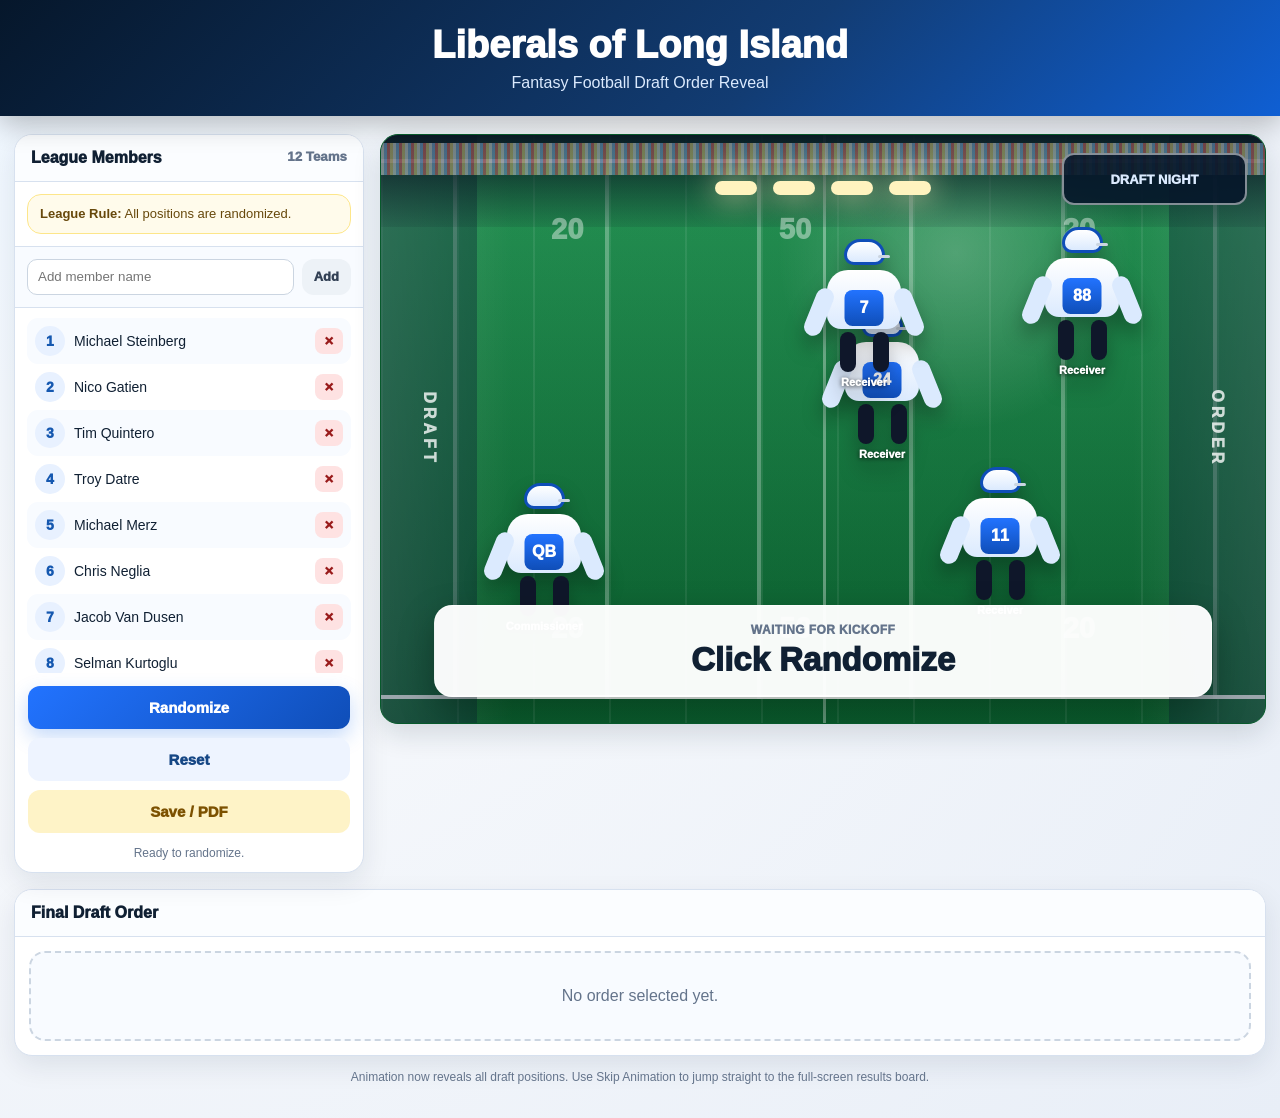
==== DraftOrder.html @ 05be1e47 "Add files via upload" ====
<!DOCTYPE html>
<html lang="en">
<head>
<meta charset="utf-8" />
<meta name="viewport" content="width=device-width, initial-scale=1" />
<title>Liberals of Long Island Draft Order V5</title>
<style>
:root{--navy:#06172b;--blue:#1769ef;--gold:#f8cc45;--silver:#cbd5e1;--bronze:#c47a43;--line:#d7e1ef;--muted:#64748b;--text:#102033}*{box-sizing:border-box}body{margin:0;font-family:Segoe UI,Arial,sans-serif;color:var(--text);background:radial-gradient(circle at top left,#edf6ff,#f7f9fc 38%,#e8eef7);min-height:100vh}.header{position:relative;overflow:hidden;background:linear-gradient(135deg,#06172b,#123c73 60%,#0f5fd3);color:#fff;text-align:center;padding:24px 18px;box-shadow:0 9px 26px rgba(0,0,0,.24)}.header:before{content:"";position:absolute;inset:-80px;background:radial-gradient(circle,rgba(255,255,255,.14) 0 2px,transparent 3px 10px);opacity:.22;transform:rotate(-8deg)}.header h1{position:relative;margin:0;font-size:38px;font-weight:950}.header p{position:relative;margin:7px 0 0;color:#dbeafe}.wrap{max-width:1280px;margin:18px auto 34px;padding:0 14px}.layout{display:grid;grid-template-columns:350px 1fr;gap:16px}.card{background:#fff;border:1px solid var(--line);border-radius:18px;box-shadow:0 10px 28px rgba(16,32,51,.09);overflow:hidden}.card-title{padding:14px 16px;border-bottom:1px solid var(--line);font-weight:950;background:#fbfdff;display:flex;justify-content:space-between}.card-title small{color:var(--muted)}.rule{margin:12px;border:1px solid #fde68a;background:#fffbeb;color:#67480b;border-radius:14px;padding:10px 12px;font-size:13px;line-height:1.35}.member-tools{padding:12px;border-top:1px solid var(--line);border-bottom:1px solid var(--line);background:#f8fbff;display:grid;grid-template-columns:1fr auto;gap:8px}.member-tools input{height:36px;border:1px solid #cbd5e1;border-radius:10px;padding:0 10px}.member-tools button{height:36px;padding:0 12px;font-size:13px}.member-list{padding:10px 12px 12px;max-height:365px;overflow:auto}.member{display:grid;grid-template-columns:30px 1fr auto;align-items:center;gap:9px;padding:8px;border-radius:11px;font-size:14px}.member:nth-child(odd){background:#f8fbff}.badge{width:30px;height:30px;border-radius:50%;background:#e8f1ff;color:#1558b0;font-weight:950;display:flex;align-items:center;justify-content:center}.remove{height:26px;width:28px;border-radius:8px;background:#fee2e2;color:#991b1b;padding:0;font-size:15px}.controls{padding:13px;display:grid;gap:9px}button{border:0;border-radius:12px;padding:13px 15px;font-weight:950;cursor:pointer;font-size:15px;font-family:inherit}button:disabled{opacity:.55;cursor:not-allowed}.primary{background:linear-gradient(135deg,#2273ff,#0f4eb8);color:#fff;box-shadow:0 8px 20px rgba(31,111,235,.26)}.secondary{background:#eef4ff;color:#164785}.print{background:#fef3c7;color:#7c5100}.copy{background:#0f766e;color:white}.ghost{background:#edf2f7;color:#334155}.status{font-size:12px;color:var(--muted);text-align:center;padding:0 8px 12px}.preview{min-height:590px}.field{position:relative;min-height:590px;border-radius:18px;overflow:hidden;border:1px solid #07592b;background:#0a642f;box-shadow:0 10px 28px rgba(16,32,51,.14)}.turf{position:absolute;inset:0;background:linear-gradient(180deg,rgba(255,255,255,.06),rgba(0,0,0,.07)),repeating-linear-gradient(90deg,rgba(255,255,255,.08) 0 2px,transparent 2px 76px),linear-gradient(180deg,#188d4a,#0a612f)}.turf:after{content:"";position:absolute;inset:0;background:radial-gradient(circle at 65% 20%,rgba(255,255,255,.22),transparent 24%),linear-gradient(90deg,rgba(255,255,255,.14),transparent 15%,transparent 85%,rgba(255,255,255,.14))}.stadium{position:absolute;top:0;left:0;right:0;height:92px;background:linear-gradient(180deg,rgba(8,18,33,.94),rgba(8,18,33,.1));z-index:1}.crowd{position:absolute;left:0;right:0;top:8px;height:32px;background:repeating-linear-gradient(90deg,#fff 0 3px,#93c5fd 3px 6px,#f87171 6px 9px,#fde68a 9px 12px);opacity:.42}.lights{position:absolute;top:46px;left:50%;transform:translateX(-50%);display:flex;gap:16px}.light{width:42px;height:14px;border-radius:8px;background:#fff3bf;box-shadow:0 0 32px #fff3bf}.jumbotron{position:absolute;right:18px;top:18px;width:185px;height:52px;background:rgba(6,23,43,.9);border:2px solid rgba(255,255,255,.5);border-radius:12px;color:#dbeafe;display:flex;align-items:center;justify-content:center;z-index:3;font-size:13px;font-weight:950;text-align:center}.hash{position:absolute;top:24px;bottom:24px;width:100%;background:repeating-linear-gradient(90deg,transparent 0 72px,rgba(255,255,255,.75) 72px 76px,transparent 76px 152px);opacity:.4}.sideline{position:absolute;left:0;right:0;height:4px;background:rgba(255,255,255,.9)}.top{top:24px}.bottom{bottom:24px}.mid{position:absolute;left:50%;top:0;bottom:0;width:3px;background:rgba(255,255,255,.35)}.endzone{position:absolute;top:0;bottom:0;width:96px;background:rgba(7,27,51,.35);display:flex;align-items:center;justify-content:center;color:rgba(255,255,255,.78);font-weight:950;writing-mode:vertical-rl;letter-spacing:4px}.left{left:0}.right{right:0}.yard{position:absolute;color:rgba(255,255,255,.42);font-weight:950;font-size:29px;z-index:2}.y1{left:170px;top:78px}.y2{left:45%;top:78px}.y3{right:170px;top:78px}.y4{left:170px;bottom:78px}.y5{left:45%;bottom:78px}.y6{right:170px;bottom:78px}.player{position:absolute;width:102px;height:150px;display:flex;flex-direction:column;align-items:center;gap:5px;color:white;text-align:center;z-index:5;filter:drop-shadow(0 12px 10px rgba(0,0,0,.3))}.helmet{width:41px;height:33px;border-radius:20px 20px 12px 12px;background:linear-gradient(180deg,#fff,#dbeafe);border:3px solid #0f4eb8;position:relative}.helmet:after{content:"";position:absolute;right:-8px;top:13px;width:12px;height:3px;background:#cbd5e1;border-radius:3px}.torso{width:74px;height:80px;border-radius:21px 21px 14px 14px;background:linear-gradient(180deg,#fff,#dbeafe);position:relative}.torso:before,.torso:after{content:"";position:absolute;top:17px;width:18px;height:50px;border-radius:12px;background:#dbeafe}.torso:before{left:-17px;transform:rotate(22deg)}.torso:after{right:-17px;transform:rotate(-22deg)}.num{position:absolute;left:50%;top:20px;transform:translateX(-50%);width:39px;height:36px;border-radius:8px;background:linear-gradient(180deg,#2273ff,#0f4eb8);display:flex;align-items:center;justify-content:center;color:white;font-weight:950}.legs{display:flex;gap:17px;margin-top:-2px}.leg{width:16px;height:40px;background:#0f172a;border-radius:8px}.label{font-size:11px;font-weight:950;text-shadow:0 1px 4px rgba(0,0,0,.7);max-width:170px;white-space:normal;line-height:1.05}.qb{left:112px;bottom:90px}.r1{right:132px;top:92px}.r2{right:332px;top:176px}.r3{right:214px;bottom:106px}.r4{left:432px;top:104px}
.catch-name{
  display:inline-block;
  background:rgba(6,23,43,.92);
  color:#fff;
  padding:7px 12px;
  border-radius:999px;
  font-size:14px;
  font-weight:950;
  white-space:nowrap;
  min-width:170px;
  text-align:center;
  box-shadow:0 8px 18px rgba(0,0,0,.35);
  border:1px solid rgba(255,255,255,.28);
}
.receiver.target .label{
  overflow:visible;
  max-width:none;
  z-index:20;
}
.target{animation:run .32s ease-in-out infinite alternate}.target .torso{box-shadow:0 0 0 5px rgba(248,204,69,.74),0 0 34px rgba(248,204,69,.6)}@keyframes run{from{transform:translateX(-3px)}to{transform:translateX(3px)}}.ball{position:absolute;width:43px;height:27px;border-radius:50%;background:linear-gradient(180deg,#a5521b,#5f2d0c);box-shadow:0 12px 22px rgba(0,0,0,.35);z-index:9;left:164px;bottom:174px;opacity:0}.ball:before{content:"";position:absolute;left:6px;right:6px;top:12px;height:2px;background:#f6e7cf}.ball:after{content:"";position:absolute;left:18px;top:6px;width:2px;height:14px;background:#f6e7cf;box-shadow:5px 0 0 #f6e7cf,-5px 0 0 #f6e7cf}.ball.throwing{opacity:1;animation:throwBall 1.05s cubic-bezier(.2,.8,.2,1) forwards}@keyframes throwBall{0%{left:164px;bottom:174px;transform:rotate(0deg) scale(.95)}28%{left:35%;bottom:380px;transform:rotate(270deg) scale(1.1)}64%{left:62%;bottom:398px;transform:rotate(560deg) scale(1.03)}100%{left:var(--ball-x);bottom:var(--ball-y);transform:rotate(760deg) scale(.98)}}.camera{animation:cam 1.05s ease-in-out both}@keyframes cam{0%{transform:scale(1)}45%{transform:scale(1.026)}100%{transform:scale(1)}}.reveal{position:absolute;left:50%;bottom:26px;transform:translateX(-50%);width:min(88%,800px);background:rgba(255,255,255,.97);border-radius:18px;box-shadow:0 14px 36px rgba(0,0,0,.27);padding:17px;text-align:center;z-index:12;border:1px solid rgba(255,255,255,.8)}.tag{color:#64748b;text-transform:uppercase;font-size:12px;font-weight:950;letter-spacing:.4px}.name{font-size:33px;font-weight:950;margin-top:4px}.gold{border-top:7px solid var(--gold)}.silver{border-top:7px solid var(--silver)}.bronze{border-top:7px solid var(--bronze)}.confetti{position:absolute;inset:0;pointer-events:none;overflow:hidden;z-index:14}.confetti i{position:absolute;width:8px;height:14px;top:-20px;animation:fall 1.9s ease-in forwards}.confetti i:nth-child(3n){background:#f8cc45}.confetti i:nth-child(3n+1){background:#2273ff}.confetti i:nth-child(3n+2){background:#ef4444}@keyframes fall{to{transform:translateY(660px) rotate(620deg);opacity:.08}}
.pick-card{
  display:none;
  position:fixed;
  left:50%;
  top:50%;
  transform:translate(-50%,-50%) scale(.96);
  z-index:1003;
  width:min(88vw,760px);
  background:linear-gradient(135deg,rgba(255,255,255,.98),rgba(239,246,255,.98));
  color:#06172b;
  border-radius:28px;
  box-shadow:0 26px 70px rgba(0,0,0,.42);
  border:2px solid rgba(255,255,255,.9);
  padding:34px 30px;
  text-align:center;
}
.pick-card.show{
  display:block;
  animation:cardPop .28s ease-out forwards;
}
.pick-card .mini{
  font-size:16px;
  font-weight:950;
  color:#64748b;
  text-transform:uppercase;
  letter-spacing:1.5px;
}
.pick-card .big-pick-title{
  margin-top:8px;
  font-size:42px;
  font-weight:950;
  color:#0f4eb8;
}
.pick-card .big-caught-name{
  margin-top:12px;
  font-size:52px;
  line-height:1.05;
  font-weight:950;
  color:#06172b;
}
.pick-card .subline{
  margin-top:12px;
  font-size:16px;
  font-weight:850;
  color:#475569;
}
@keyframes cardPop{
  from{opacity:0;transform:translate(-50%,-50%) scale(.9)}
  to{opacity:1;transform:translate(-50%,-50%) scale(1)}
}
.overlay{display:none;position:fixed;inset:0;z-index:999;background:radial-gradient(circle at top left,#122b4c,#071b33 62%,#03101f);color:white;padding:24px;overflow:auto}.overlay.active{display:block}.skip{position:fixed;right:24px;top:24px;z-index:1002;background:#fef3c7;color:#7c5100;box-shadow:0 10px 24px rgba(0,0,0,.25)}.overlay .field{min-height:calc(100vh - 48px);border-radius:20px}.overlay-head{display:flex;justify-content:space-between;align-items:center;gap:12px;margin-bottom:18px}.overlay h2{font-size:34px;margin:0}.overlay-actions{display:flex;gap:10px;flex-wrap:wrap}.big-board{display:grid;grid-template-columns:repeat(3,1fr);gap:12px}.big-pick{background:rgba(255,255,255,.08);border:1px solid rgba(255,255,255,.18);border-radius:16px;padding:15px;display:flex;gap:12px;align-items:center}.big-num{width:46px;height:46px;border-radius:14px;background:#fff;color:#071b33;font-weight:950;display:flex;align-items:center;justify-content:center;font-size:20px}.big-name{font-size:21px;font-weight:950}.top1{border-top:6px solid var(--gold)}.top2{border-top:6px solid var(--silver)}.top3{border-top:6px solid var(--bronze)}.copied{color:#bbf7d0;font-weight:900}.results-card{margin-top:16px}.results-wrap{padding:14px}.podium{display:grid;grid-template-columns:repeat(3,1fr);gap:10px;margin-bottom:14px}.podium-card{background:linear-gradient(180deg,#ffffff,#f8fbff);border:1px solid var(--line);border-radius:14px;padding:12px;text-align:center}.pick-label{font-size:12px;font-weight:950;color:var(--muted);text-transform:uppercase}.pick-name{margin-top:7px;font-size:17px;font-weight:950}.order{display:grid;grid-template-columns:repeat(3,1fr);gap:9px}.pick{display:flex;align-items:center;gap:10px;padding:10px;background:#f8fbff;border:1px solid var(--line);border-radius:12px}.pick-num{width:34px;height:34px;border-radius:11px;display:flex;align-items:center;justify-content:center;background:#06172b;color:white;font-weight:950}.pick-text{font-weight:850}.empty{padding:34px 18px;text-align:center;color:#64748b;border:2px dashed #cbd5e1;border-radius:16px;background:#f8fbff}.footer{margin-top:14px;color:#64748b;font-size:12px;text-align:center}@media(max-width:980px){.layout{grid-template-columns:1fr}.order,.big-board,.podium{grid-template-columns:1fr}.qb{left:72px;bottom:88px}.r1{right:72px;top:90px}.r2{right:230px;top:178px}.r3{right:92px;bottom:104px}.r4{left:270px;top:96px}.jumbotron{display:none}}@media print{body{background:white}.field,.controls,.member-tools,.footer,.rule,.overlay-actions{display:none}.wrap{max-width:none;margin:0;padding:0}.layout{display:block}.card{box-shadow:none;margin-bottom:12px}.overlay.active{display:block;position:static;background:white;color:#111}.big-pick{background:white;color:#111;border:1px solid #ddd}}
</style>
</head>
<body>
<div class="header"><h1>Liberals of Long Island</h1><p>Fantasy Football Draft Order Reveal</p></div>
<div class="wrap"><div class="layout"><div class="card"><div class="card-title">League Members <small id="teamCount"></small></div><div class="rule"><b>League Rule:</b> All positions are randomized.</div><div class="member-tools"><input id="newMember" placeholder="Add member name" onkeydown="if(event.key==='Enter') addMember()"><button class="ghost" onclick="addMember()">Add</button></div><div class="member-list" id="memberList"></div><div class="controls"><button class="primary" id="randomizeBtn" onclick="randomizeOrder()">Randomize</button><button class="secondary" onclick="resetOrder()">Reset</button><button class="print" onclick="window.print()">Save / PDF</button></div><div class="status" id="status">Ready to randomize.</div></div><div class="preview" id="fieldMount"></div></div><div class="card results-card"><div class="card-title">Final Draft Order</div><div class="results-wrap" id="results"><div class="empty">No order selected yet.</div></div></div><div class="footer">Animation now reveals all draft positions. Use Skip Animation to jump straight to the full-screen results board.</div></div>
<div class="overlay" id="revealOverlay"><button class="skip" onclick="skipAnimation()">Skip Animation</button><div id="overlayMount"></div><div class="pick-card" id="pickCard"></div></div>
<div class="overlay" id="finalOverlay"><div class="overlay-head"><h2>Final Draft Order</h2><div class="overlay-actions"><button class="copy" onclick="copyOrder()">Copy Order</button><button class="print" onclick="window.print()">Save / PDF</button><button class="secondary" onclick="closeFinal()">Close</button><span class="copied" id="copiedMsg"></span></div></div><div class="big-board" id="bigBoard"></div></div>
<template id="fieldTemplate"><div class="field"><div class="turf"></div><div class="hash"></div><div class="stadium"><div class="crowd"></div><div class="lights"><span class="light"></span><span class="light"></span><span class="light"></span><span class="light"></span></div></div><div class="jumbotron">DRAFT NIGHT</div><div class="yard y1">20</div><div class="yard y2">50</div><div class="yard y3">20</div><div class="yard y4">20</div><div class="yard y5">50</div><div class="yard y6">20</div><div class="sideline top"></div><div class="sideline bottom"></div><div class="mid"></div><div class="endzone left">DRAFT</div><div class="endzone right">ORDER</div><div class="player qb"><div class="helmet"></div><div class="torso"><div class="num">QB</div></div><div class="legs"><div class="leg"></div><div class="leg"></div></div><div class="label">Commissioner</div></div><div class="player receiver r1" data-x="calc(100% - 166px)" data-y="356px"><div class="helmet"></div><div class="torso"><div class="num">88</div></div><div class="legs"><div class="leg"></div><div class="leg"></div></div><div class="label">Receiver</div></div><div class="player receiver r2" data-x="calc(100% - 356px)" data-y="270px"><div class="helmet"></div><div class="torso"><div class="num">24</div></div><div class="legs"><div class="leg"></div><div class="leg"></div></div><div class="label">Receiver</div></div><div class="player receiver r3" data-x="calc(100% - 238px)" data-y="154px"><div class="helmet"></div><div class="torso"><div class="num">11</div></div><div class="legs"><div class="leg"></div><div class="leg"></div></div><div class="label">Receiver</div></div><div class="player receiver r4" data-x="438px" data-y="346px"><div class="helmet"></div><div class="torso"><div class="num">7</div></div><div class="legs"><div class="leg"></div><div class="leg"></div></div><div class="label">Receiver</div></div><div class="ball"></div><div class="reveal"><div class="tag">Waiting for kickoff</div><div class="name">Click Randomize</div></div><div class="confetti"></div></div></template>
<script>
const STARTERS=["Michael Steinberg","Nico Gatien","Tim Quintero","Troy Datre","Michael Merz","Chris Neglia","Jacob Van Dusen","Selman Kurtoglu","Sean Semon","Joe Hunt","Aiden Dowsett","Anthony Berardicelli"];
let members=loadMembers(),finalOrder=[],isRunning=false,skipRequested=false;
function mountFields(){document.getElementById('fieldMount').innerHTML=document.getElementById('fieldTemplate').innerHTML;document.getElementById('overlayMount').innerHTML=document.getElementById('fieldTemplate').innerHTML}
function loadMembers(){try{const saved=JSON.parse(localStorage.getItem('lliMembers')||'null');if(Array.isArray(saved)&&saved.length)return saved}catch(e){}return STARTERS.slice()}function saveMembers(){localStorage.setItem('lliMembers',JSON.stringify(members))}function renderMembers(){document.getElementById('teamCount').textContent=members.length+' Teams';document.getElementById('memberList').innerHTML=members.map((name,i)=>`<div class="member"><div class="badge">${i+1}</div><div>${escapeHtml(name)}</div><button class="remove" onclick="removeMember(${i})">×</button></div>`).join('')}function addMember(){const input=document.getElementById('newMember'),name=input.value.trim();if(!name)return;if(!members.includes(name))members.push(name);input.value='';saveMembers();renderMembers();resetOrder(false)}function removeMember(i){members.splice(i,1);saveMembers();renderMembers();resetOrder(false)}
function shuffle(a){a=a.slice();for(let i=a.length-1;i>0;i--){const j=Math.floor(Math.random()*(i+1));[a[i],a[j]]=[a[j],a[i]]}return a}function genOrder(){const key='Tim Quintero';if(!members.includes(key)||members.length<5)return shuffle(members);let rest=shuffle(members.filter(x=>x!==key));rest.splice(Math.random()<.5?3:4,0,key);return rest}
async function randomizeOrder(){if(isRunning||members.length<2)return;isRunning=true;skipRequested=false;setButtons(false);mountFields();finalOrder=genOrder();document.getElementById('results').innerHTML='<div class="empty">Draft order reveal in progress...</div>';document.getElementById('status').textContent='Reveal in progress...';document.getElementById('revealOverlay').classList.add('active');for(let i=0;i<finalOrder.length;i++){if(skipRequested)break;await revealPick(i+1,finalOrder[i],i===0?'gold':i===1?'silver':i===2?'bronze':'');if(skipRequested)break;await wait(80)}finishReveal()}
function screens(){return [...document.querySelectorAll('#fieldMount .field,#overlayMount .field')]}
function showPickCard(n,name){
  const card=document.getElementById('pickCard');
  if(!card)return;
  card.innerHTML=`<div class="mini">Caught by</div><div class="big-pick-title">${ordinal(n)} Pick</div><div class="big-caught-name">${escapeHtml(name)}</div><div class="subline">Draft position locked in</div>`;
  card.classList.add('show');
}
function hidePickCard(){
  const card=document.getElementById('pickCard');
  if(card){card.classList.remove('show');card.innerHTML='';}
}
function revealPick(n,name,cls){return new Promise(resolve=>{
  hidePickCard();
  screens().forEach(screen=>{
    screen.querySelectorAll('.receiver').forEach(r=>{
      r.classList.remove('target');
      r.querySelector('.label').textContent='Receiver';
    });
    const receivers=[...screen.querySelectorAll('.receiver')];
    const target=receivers[(n-1)%receivers.length];
    target.classList.add('target');
    target.querySelector('.label').innerHTML=`<span class="catch-name">${escapeHtml(name)}</span>`;

    const ball=screen.querySelector('.ball');
    ball.style.setProperty('--ball-x',target.dataset.x);
    ball.style.setProperty('--ball-y',target.dataset.y);

    const reveal=screen.querySelector('.reveal');
    reveal.className='reveal '+cls;
    reveal.innerHTML=`<div class="tag">Pick ${n} Incoming</div><div class="name">${escapeHtml(name)}</div>`;

    const board=screen.querySelector('.jumbotron');
    board.innerHTML=`<div><div style="font-size:11px;letter-spacing:.5px">PICK ${n}</div><div style="font-size:18px;font-weight:950;line-height:1.05">${escapeHtml(name)}</div></div>`;

    screen.classList.remove('camera');
    ball.classList.remove('throwing');
    void ball.offsetWidth;
    screen.classList.add('camera');
    ball.classList.add('throwing');
  });

  setTimeout(()=>{
    screens().forEach(screen=>{
      const reveal=screen.querySelector('.reveal');
      reveal.className='reveal '+cls;
      reveal.innerHTML=`<div class="tag">Caught By</div><div class="name">${escapeHtml(name)}</div><div class="tag" style="margin-top:6px">${ordinal(n)} Pick</div>`;
      const board=screen.querySelector('.jumbotron');
      board.innerHTML=`<div><div style="font-size:11px;letter-spacing:.5px">${ordinal(n).toUpperCase()} PICK</div><div style="font-size:18px;font-weight:950;line-height:1.05">${escapeHtml(name)}</div></div>`;
    });
    showPickCard(n,name);
  },1050);

  setTimeout(()=>{
    hidePickCard();
    resolve();
  },2250);
})}
function finishReveal(){hidePickCard();if(!finalOrder.length)return;renderResults(finalOrder);confetti();document.getElementById('status').textContent='Draft order generated: '+new Date().toLocaleString();document.getElementById('revealOverlay').classList.remove('active');showFinal();setButtons(true);isRunning=false}function skipAnimation(){skipRequested=true;finishReveal()}function showFinal(){document.getElementById('finalOverlay').classList.add('active')}function closeFinal(){document.getElementById('finalOverlay').classList.remove('active')}function copyOrder(){const text=finalOrder.map((n,i)=>`${i+1}. ${n}`).join('\n');navigator.clipboard.writeText(text).then(()=>{document.getElementById('copiedMsg').textContent='Copied!';setTimeout(()=>document.getElementById('copiedMsg').textContent='',1500)})}
function renderResults(order){const podium=`<div class="podium"><div class="podium-card gold"><div class="pick-label">1st Pick</div><div class="pick-name">${escapeHtml(order[0]||'')}</div></div><div class="podium-card silver"><div class="pick-label">2nd Pick</div><div class="pick-name">${escapeHtml(order[1]||'')}</div></div><div class="podium-card bronze"><div class="pick-label">3rd Pick</div><div class="pick-name">${escapeHtml(order[2]||'')}</div></div></div>`;const list=`<div class="order">${order.map((name,i)=>`<div class="pick"><div class="pick-num">${i+1}</div><div class="pick-text">${escapeHtml(name)}</div></div>`).join('')}</div>`;document.getElementById('results').innerHTML=podium+list;document.getElementById('bigBoard').innerHTML=order.map((name,i)=>`<div class="big-pick ${i===0?'top1':i===1?'top2':i===2?'top3':''}"><div class="big-num">${i+1}</div><div class="big-name">${escapeHtml(name)}</div></div>`).join('')}
function resetOrder(clear=true){skipRequested=false;hidePickCard();if(clear){finalOrder=[];document.getElementById('results').innerHTML='<div class="empty">No order selected yet.</div>';document.getElementById('bigBoard').innerHTML='';document.getElementById('status').textContent='Ready to randomize.'}document.getElementById('revealOverlay').classList.remove('active');document.getElementById('finalOverlay').classList.remove('active');mountFields();setButtons(true);isRunning=false}function setButtons(e){document.getElementById('randomizeBtn').disabled=!e}function wait(ms){return new Promise(r=>setTimeout(r,ms))}function ordinal(n){return n===1?'1st':n===2?'2nd':n===3?'3rd':n+'th'}function confetti(){document.querySelectorAll('.confetti').forEach(c=>{c.innerHTML='';for(let i=0;i<110;i++){let x=document.createElement('i');x.style.left=Math.random()*100+'%';x.style.animationDelay=Math.random()*.55+'s';c.appendChild(x)}setTimeout(()=>c.innerHTML='',2900)})}function escapeHtml(t){return String(t).replace(/&/g,'&amp;').replace(/</g,'&lt;').replace(/>/g,'&gt;').replace(/"/g,'&quot;').replace(/'/g,'&#039;')}mountFields();renderMembers();
</script>
</body></html>
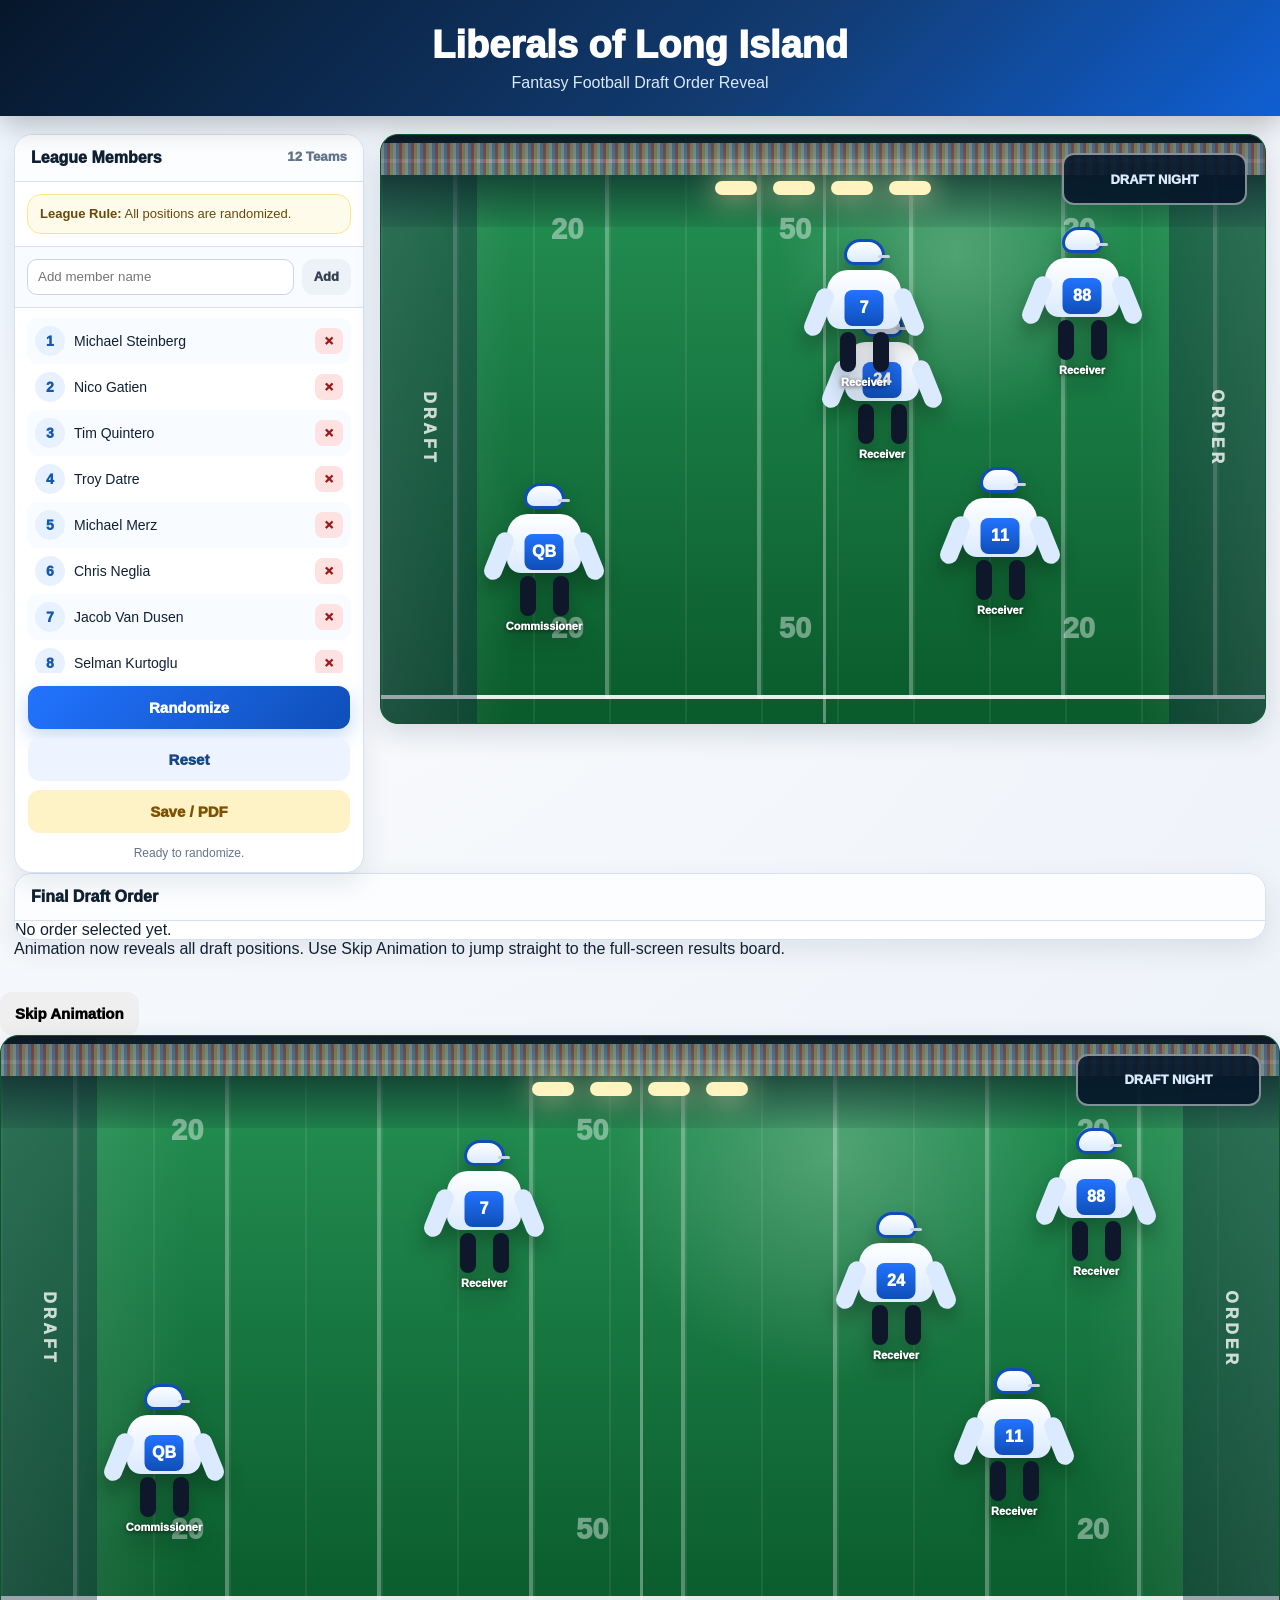
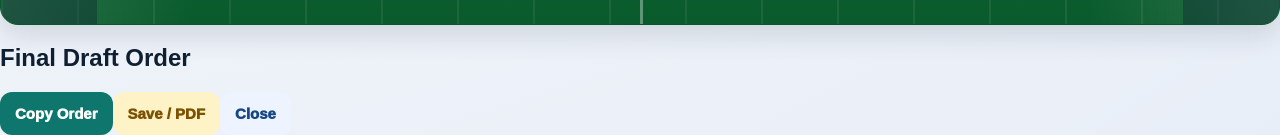
==== commit 17c72aea: "Update DraftOrder.html" ====
--- a/DraftOrder.html
+++ b/DraftOrder.html
@@ -24,7 +24,7 @@
   overflow:visible;
   max-width:none;
   z-index:20;
-}
+
 .target{animation:run .32s ease-in-out infinite alternate}.target .torso{box-shadow:0 0 0 5px rgba(248,204,69,.74),0 0 34px rgba(248,204,69,.6)}@keyframes run{from{transform:translateX(-3px)}to{transform:translateX(3px)}}.ball{position:absolute;width:43px;height:27px;border-radius:50%;background:linear-gradient(180deg,#a5521b,#5f2d0c);box-shadow:0 12px 22px rgba(0,0,0,.35);z-index:9;left:164px;bottom:174px;opacity:0}.ball:before{content:"";position:absolute;left:6px;right:6px;top:12px;height:2px;background:#f6e7cf}.ball:after{content:"";position:absolute;left:18px;top:6px;width:2px;height:14px;background:#f6e7cf;box-shadow:5px 0 0 #f6e7cf,-5px 0 0 #f6e7cf}.ball.throwing{opacity:1;animation:throwBall 1.05s cubic-bezier(.2,.8,.2,1) forwards}@keyframes throwBall{0%{left:164px;bottom:174px;transform:rotate(0deg) scale(.95)}28%{left:35%;bottom:380px;transform:rotate(270deg) scale(1.1)}64%{left:62%;bottom:398px;transform:rotate(560deg) scale(1.03)}100%{left:var(--ball-x);bottom:var(--ball-y);transform:rotate(760deg) scale(.98)}}.camera{animation:cam 1.05s ease-in-out both}@keyframes cam{0%{transform:scale(1)}45%{transform:scale(1.026)}100%{transform:scale(1)}}.reveal{position:absolute;left:50%;bottom:26px;transform:translateX(-50%);width:min(88%,800px);background:rgba(255,255,255,.97);border-radius:18px;box-shadow:0 14px 36px rgba(0,0,0,.27);padding:17px;text-align:center;z-index:12;border:1px solid rgba(255,255,255,.8)}.tag{color:#64748b;text-transform:uppercase;font-size:12px;font-weight:950;letter-spacing:.4px}.name{font-size:33px;font-weight:950;margin-top:4px}.gold{border-top:7px solid var(--gold)}.silver{border-top:7px solid var(--silver)}.bronze{border-top:7px solid var(--bronze)}.confetti{position:absolute;inset:0;pointer-events:none;overflow:hidden;z-index:14}.confetti i{position:absolute;width:8px;height:14px;top:-20px;animation:fall 1.9s ease-in forwards}.confetti i:nth-child(3n){background:#f8cc45}.confetti i:nth-child(3n+1){background:#2273ff}.confetti i:nth-child(3n+2){background:#ef4444}@keyframes fall{to{transform:translateY(660px) rotate(620deg);opacity:.08}}
 .pick-card{
   display:none;
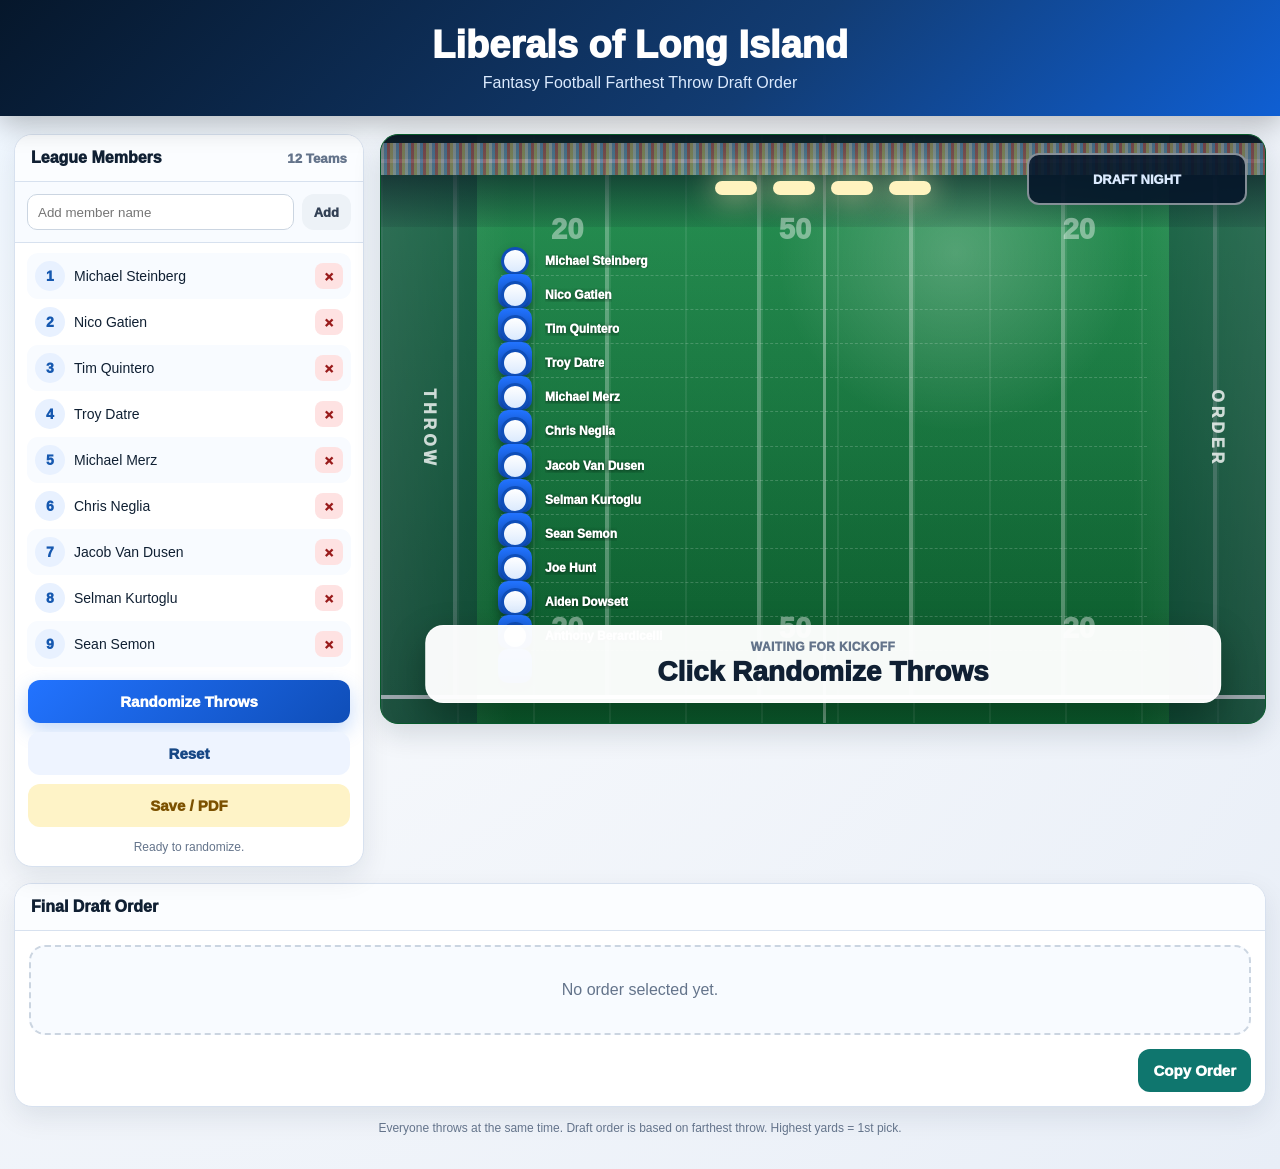
==== commit 49ebd27d: "Update DraftOrder.html" ====
--- a/DraftOrder.html
+++ b/DraftOrder.html
@@ -3,154 +3,184 @@
 <head>
 <meta charset="utf-8" />
 <meta name="viewport" content="width=device-width, initial-scale=1" />
-<title>Liberals of Long Island Draft Order V5</title>
+<title>Liberals of Long Island Draft Order</title>
 <style>
-:root{--navy:#06172b;--blue:#1769ef;--gold:#f8cc45;--silver:#cbd5e1;--bronze:#c47a43;--line:#d7e1ef;--muted:#64748b;--text:#102033}*{box-sizing:border-box}body{margin:0;font-family:Segoe UI,Arial,sans-serif;color:var(--text);background:radial-gradient(circle at top left,#edf6ff,#f7f9fc 38%,#e8eef7);min-height:100vh}.header{position:relative;overflow:hidden;background:linear-gradient(135deg,#06172b,#123c73 60%,#0f5fd3);color:#fff;text-align:center;padding:24px 18px;box-shadow:0 9px 26px rgba(0,0,0,.24)}.header:before{content:"";position:absolute;inset:-80px;background:radial-gradient(circle,rgba(255,255,255,.14) 0 2px,transparent 3px 10px);opacity:.22;transform:rotate(-8deg)}.header h1{position:relative;margin:0;font-size:38px;font-weight:950}.header p{position:relative;margin:7px 0 0;color:#dbeafe}.wrap{max-width:1280px;margin:18px auto 34px;padding:0 14px}.layout{display:grid;grid-template-columns:350px 1fr;gap:16px}.card{background:#fff;border:1px solid var(--line);border-radius:18px;box-shadow:0 10px 28px rgba(16,32,51,.09);overflow:hidden}.card-title{padding:14px 16px;border-bottom:1px solid var(--line);font-weight:950;background:#fbfdff;display:flex;justify-content:space-between}.card-title small{color:var(--muted)}.rule{margin:12px;border:1px solid #fde68a;background:#fffbeb;color:#67480b;border-radius:14px;padding:10px 12px;font-size:13px;line-height:1.35}.member-tools{padding:12px;border-top:1px solid var(--line);border-bottom:1px solid var(--line);background:#f8fbff;display:grid;grid-template-columns:1fr auto;gap:8px}.member-tools input{height:36px;border:1px solid #cbd5e1;border-radius:10px;padding:0 10px}.member-tools button{height:36px;padding:0 12px;font-size:13px}.member-list{padding:10px 12px 12px;max-height:365px;overflow:auto}.member{display:grid;grid-template-columns:30px 1fr auto;align-items:center;gap:9px;padding:8px;border-radius:11px;font-size:14px}.member:nth-child(odd){background:#f8fbff}.badge{width:30px;height:30px;border-radius:50%;background:#e8f1ff;color:#1558b0;font-weight:950;display:flex;align-items:center;justify-content:center}.remove{height:26px;width:28px;border-radius:8px;background:#fee2e2;color:#991b1b;padding:0;font-size:15px}.controls{padding:13px;display:grid;gap:9px}button{border:0;border-radius:12px;padding:13px 15px;font-weight:950;cursor:pointer;font-size:15px;font-family:inherit}button:disabled{opacity:.55;cursor:not-allowed}.primary{background:linear-gradient(135deg,#2273ff,#0f4eb8);color:#fff;box-shadow:0 8px 20px rgba(31,111,235,.26)}.secondary{background:#eef4ff;color:#164785}.print{background:#fef3c7;color:#7c5100}.copy{background:#0f766e;color:white}.ghost{background:#edf2f7;color:#334155}.status{font-size:12px;color:var(--muted);text-align:center;padding:0 8px 12px}.preview{min-height:590px}.field{position:relative;min-height:590px;border-radius:18px;overflow:hidden;border:1px solid #07592b;background:#0a642f;box-shadow:0 10px 28px rgba(16,32,51,.14)}.turf{position:absolute;inset:0;background:linear-gradient(180deg,rgba(255,255,255,.06),rgba(0,0,0,.07)),repeating-linear-gradient(90deg,rgba(255,255,255,.08) 0 2px,transparent 2px 76px),linear-gradient(180deg,#188d4a,#0a612f)}.turf:after{content:"";position:absolute;inset:0;background:radial-gradient(circle at 65% 20%,rgba(255,255,255,.22),transparent 24%),linear-gradient(90deg,rgba(255,255,255,.14),transparent 15%,transparent 85%,rgba(255,255,255,.14))}.stadium{position:absolute;top:0;left:0;right:0;height:92px;background:linear-gradient(180deg,rgba(8,18,33,.94),rgba(8,18,33,.1));z-index:1}.crowd{position:absolute;left:0;right:0;top:8px;height:32px;background:repeating-linear-gradient(90deg,#fff 0 3px,#93c5fd 3px 6px,#f87171 6px 9px,#fde68a 9px 12px);opacity:.42}.lights{position:absolute;top:46px;left:50%;transform:translateX(-50%);display:flex;gap:16px}.light{width:42px;height:14px;border-radius:8px;background:#fff3bf;box-shadow:0 0 32px #fff3bf}.jumbotron{position:absolute;right:18px;top:18px;width:185px;height:52px;background:rgba(6,23,43,.9);border:2px solid rgba(255,255,255,.5);border-radius:12px;color:#dbeafe;display:flex;align-items:center;justify-content:center;z-index:3;font-size:13px;font-weight:950;text-align:center}.hash{position:absolute;top:24px;bottom:24px;width:100%;background:repeating-linear-gradient(90deg,transparent 0 72px,rgba(255,255,255,.75) 72px 76px,transparent 76px 152px);opacity:.4}.sideline{position:absolute;left:0;right:0;height:4px;background:rgba(255,255,255,.9)}.top{top:24px}.bottom{bottom:24px}.mid{position:absolute;left:50%;top:0;bottom:0;width:3px;background:rgba(255,255,255,.35)}.endzone{position:absolute;top:0;bottom:0;width:96px;background:rgba(7,27,51,.35);display:flex;align-items:center;justify-content:center;color:rgba(255,255,255,.78);font-weight:950;writing-mode:vertical-rl;letter-spacing:4px}.left{left:0}.right{right:0}.yard{position:absolute;color:rgba(255,255,255,.42);font-weight:950;font-size:29px;z-index:2}.y1{left:170px;top:78px}.y2{left:45%;top:78px}.y3{right:170px;top:78px}.y4{left:170px;bottom:78px}.y5{left:45%;bottom:78px}.y6{right:170px;bottom:78px}.player{position:absolute;width:102px;height:150px;display:flex;flex-direction:column;align-items:center;gap:5px;color:white;text-align:center;z-index:5;filter:drop-shadow(0 12px 10px rgba(0,0,0,.3))}.helmet{width:41px;height:33px;border-radius:20px 20px 12px 12px;background:linear-gradient(180deg,#fff,#dbeafe);border:3px solid #0f4eb8;position:relative}.helmet:after{content:"";position:absolute;right:-8px;top:13px;width:12px;height:3px;background:#cbd5e1;border-radius:3px}.torso{width:74px;height:80px;border-radius:21px 21px 14px 14px;background:linear-gradient(180deg,#fff,#dbeafe);position:relative}.torso:before,.torso:after{content:"";position:absolute;top:17px;width:18px;height:50px;border-radius:12px;background:#dbeafe}.torso:before{left:-17px;transform:rotate(22deg)}.torso:after{right:-17px;transform:rotate(-22deg)}.num{position:absolute;left:50%;top:20px;transform:translateX(-50%);width:39px;height:36px;border-radius:8px;background:linear-gradient(180deg,#2273ff,#0f4eb8);display:flex;align-items:center;justify-content:center;color:white;font-weight:950}.legs{display:flex;gap:17px;margin-top:-2px}.leg{width:16px;height:40px;background:#0f172a;border-radius:8px}.label{font-size:11px;font-weight:950;text-shadow:0 1px 4px rgba(0,0,0,.7);max-width:170px;white-space:normal;line-height:1.05}.qb{left:112px;bottom:90px}.r1{right:132px;top:92px}.r2{right:332px;top:176px}.r3{right:214px;bottom:106px}.r4{left:432px;top:104px}
-.catch-name{
-  display:inline-block;
-  background:rgba(6,23,43,.92);
+:root{
+  --navy:#06172b;
+  --blue:#1769ef;
+  --gold:#f8cc45;
+  --silver:#cbd5e1;
+  --bronze:#c47a43;
+  --line:#d7e1ef;
+  --muted:#64748b;
+  --text:#102033;
+  --grass1:#168a46;
+  --grass2:#0b5f2e;
+}
+*{box-sizing:border-box}
+body{
+  margin:0;
+  font-family:Segoe UI,Arial,sans-serif;
+  color:var(--text);
+  background:radial-gradient(circle at top left,#edf6ff,#f7f9fc 38%,#e8eef7);
+  min-height:100vh;
+}
+.header{
+  position:relative;
+  overflow:hidden;
+  background:linear-gradient(135deg,#06172b,#123c73 60%,#0f5fd3);
   color:#fff;
-  padding:7px 12px;
-  border-radius:999px;
-  font-size:14px;
-  font-weight:950;
+  text-align:center;
+  padding:24px 18px;
+  box-shadow:0 9px 26px rgba(0,0,0,.24);
+}
+.header:before{
+  content:"";
+  position:absolute;
+  inset:-80px;
+  background:radial-gradient(circle,rgba(255,255,255,.14) 0 2px,transparent 3px 10px);
+  opacity:.22;
+  transform:rotate(-8deg);
+}
+.header h1{position:relative;margin:0;font-size:38px;font-weight:950}
+.header p{position:relative;margin:7px 0 0;color:#dbeafe}
+.wrap{max-width:1280px;margin:18px auto 34px;padding:0 14px}
+.layout{display:grid;grid-template-columns:350px 1fr;gap:16px}
+.card{background:#fff;border:1px solid var(--line);border-radius:18px;box-shadow:0 10px 28px rgba(16,32,51,.09);overflow:hidden}
+.card-title{padding:14px 16px;border-bottom:1px solid var(--line);font-weight:950;background:#fbfdff;display:flex;justify-content:space-between;align-items:center;gap:8px}
+.card-title small{color:var(--muted)}
+.member-tools{padding:12px;border-bottom:1px solid var(--line);background:#f8fbff;display:grid;grid-template-columns:1fr auto;gap:8px}
+.member-tools input{height:36px;border:1px solid #cbd5e1;border-radius:10px;padding:0 10px;font-family:inherit}
+.member-tools button{height:36px;padding:0 12px;font-size:13px}
+.member-list{padding:10px 12px 12px;max-height:424px;overflow:auto}
+.member{display:grid;grid-template-columns:30px 1fr auto;align-items:center;gap:9px;padding:8px;border-radius:11px;font-size:14px}
+.member:nth-child(odd){background:#f8fbff}
+.badge{width:30px;height:30px;border-radius:50%;background:#e8f1ff;color:#1558b0;font-weight:950;display:flex;align-items:center;justify-content:center}
+.remove{height:26px;width:28px;border-radius:8px;background:#fee2e2;color:#991b1b;padding:0;font-size:15px}
+.controls{padding:13px;display:grid;gap:9px}
+button{border:0;border-radius:12px;padding:13px 15px;font-weight:950;cursor:pointer;font-size:15px;font-family:inherit}
+button:disabled{opacity:.55;cursor:not-allowed}.primary{background:linear-gradient(135deg,#2273ff,#0f4eb8);color:#fff;box-shadow:0 8px 20px rgba(31,111,235,.26)}.secondary{background:#eef4ff;color:#164785}.print{background:#fef3c7;color:#7c5100}.copy{background:#0f766e;color:white}.ghost{background:#edf2f7;color:#334155}
+.status{font-size:12px;color:var(--muted);text-align:center;padding:0 8px 12px}
+.preview{min-height:590px}
+.field{
+  position:relative;
+  min-height:590px;
+  border-radius:18px;
+  overflow:hidden;
+  border:1px solid #07592b;
+  background:#0a642f;
+  box-shadow:0 10px 28px rgba(16,32,51,.14);
+}
+.turf{position:absolute;inset:0;background:linear-gradient(180deg,rgba(255,255,255,.08),rgba(0,0,0,.08)),repeating-linear-gradient(90deg,rgba(255,255,255,.08) 0 2px,transparent 2px 76px),linear-gradient(180deg,var(--grass1),var(--grass2))}
+.turf:after{content:"";position:absolute;inset:0;background:radial-gradient(circle at 65% 20%,rgba(255,255,255,.22),transparent 24%),linear-gradient(90deg,rgba(255,255,255,.14),transparent 15%,transparent 85%,rgba(255,255,255,.14))}
+.stadium{position:absolute;top:0;left:0;right:0;height:92px;background:linear-gradient(180deg,rgba(8,18,33,.94),rgba(8,18,33,.1));z-index:1}
+.crowd{position:absolute;left:0;right:0;top:8px;height:32px;background:repeating-linear-gradient(90deg,#fff 0 3px,#93c5fd 3px 6px,#f87171 6px 9px,#fde68a 9px 12px);opacity:.42}
+.lights{position:absolute;top:46px;left:50%;transform:translateX(-50%);display:flex;gap:16px}.light{width:42px;height:14px;border-radius:8px;background:#fff3bf;box-shadow:0 0 32px #fff3bf}
+.jumbotron{position:absolute;right:18px;top:18px;width:220px;height:52px;background:rgba(6,23,43,.9);border:2px solid rgba(255,255,255,.5);border-radius:12px;color:#dbeafe;display:flex;align-items:center;justify-content:center;z-index:3;font-size:13px;font-weight:950;text-align:center}
+.hash{position:absolute;top:24px;bottom:24px;width:100%;background:repeating-linear-gradient(90deg,transparent 0 72px,rgba(255,255,255,.72) 72px 76px,transparent 76px 152px);opacity:.4}.sideline{position:absolute;left:0;right:0;height:4px;background:rgba(255,255,255,.9)}.top{top:24px}.bottom{bottom:24px}.mid{position:absolute;left:50%;top:0;bottom:0;width:3px;background:rgba(255,255,255,.35)}.endzone{position:absolute;top:0;bottom:0;width:96px;background:rgba(7,27,51,.35);display:flex;align-items:center;justify-content:center;color:rgba(255,255,255,.78);font-weight:950;writing-mode:vertical-rl;letter-spacing:4px}.left{left:0}.right{right:0}.yard{position:absolute;color:rgba(255,255,255,.42);font-weight:950;font-size:29px;z-index:2}.y1{left:170px;top:78px}.y2{left:45%;top:78px}.y3{right:170px;top:78px}.y4{left:170px;bottom:78px}.y5{left:45%;bottom:78px}.y6{right:170px;bottom:78px}
+.throw-lanes{position:absolute;left:120px;right:118px;top:112px;bottom:72px;z-index:5;display:grid;grid-template-rows:repeat(12,1fr);gap:5px}
+.lane{position:relative;border-bottom:1px dashed rgba(255,255,255,.18)}
+.thrower{position:absolute;left:0;top:50%;transform:translateY(-50%);width:28px;height:28px;border-radius:50%;background:linear-gradient(180deg,#fff,#dbeafe);border:3px solid #0f4eb8;box-shadow:0 4px 10px rgba(0,0,0,.25)}
+.thrower:after{content:"";position:absolute;left:50%;top:24px;transform:translateX(-50%);width:34px;height:34px;border-radius:10px;background:linear-gradient(180deg,#2273ff,#0f4eb8);box-shadow:0 6px 10px rgba(0,0,0,.22)}
+.lane-name{position:absolute;left:44px;top:50%;transform:translateY(-50%);font-size:12px;font-weight:950;color:#fff;text-shadow:0 1px 4px rgba(0,0,0,.65);max-width:155px;white-space:nowrap;overflow:hidden;text-overflow:ellipsis}
+.lane-ball{position:absolute;left:210px;top:50%;width:28px;height:18px;border-radius:50%;background:linear-gradient(180deg,#a5521b,#5f2d0c);box-shadow:0 7px 16px rgba(0,0,0,.34);opacity:0;transform:translateY(-50%)}
+.lane-ball:before{content:"";position:absolute;left:5px;right:5px;top:8px;height:2px;background:#f6e7cf}.lane-ball:after{content:"";position:absolute;left:12px;top:4px;width:2px;height:10px;background:#f6e7cf;box-shadow:4px 0 0 #f6e7cf,-4px 0 0 #f6e7cf}
+.lane-ball.fly{opacity:1;animation:flyBall 2.3s cubic-bezier(.17,.78,.18,1) forwards}
+@keyframes flyBall{0%{left:210px;transform:translateY(-50%) rotate(0deg) scale(.95)}40%{transform:translateY(-115%) rotate(420deg) scale(1.08)}100%{left:var(--end-x);transform:translateY(-50%) rotate(900deg) scale(.95)}}
+.marker{position:absolute;top:50%;transform:translateY(-50%);width:4px;height:32px;background:#fef3c7;border-radius:4px;box-shadow:0 0 10px #fef3c7;opacity:0}.marker.show{opacity:1;left:var(--end-x)}
+.yard-tag{position:absolute;top:50%;transform:translateY(-50%);background:#06172b;color:#fff;padding:4px 8px;border-radius:999px;font-size:12px;font-weight:950;box-shadow:0 5px 12px rgba(0,0,0,.28);opacity:0;white-space:nowrap}.yard-tag.show{opacity:1;left:calc(var(--end-x) + 8px)}
+.reveal{position:absolute;left:50%;bottom:20px;transform:translateX(-50%);width:min(90%,880px);background:rgba(255,255,255,.97);border-radius:18px;box-shadow:0 14px 36px rgba(0,0,0,.27);padding:14px 17px;text-align:center;z-index:12;border:1px solid rgba(255,255,255,.8)}.tag{color:#64748b;text-transform:uppercase;font-size:12px;font-weight:950;letter-spacing:.4px}.name{font-size:28px;font-weight:950;margin-top:2px}.confetti{position:absolute;inset:0;pointer-events:none;overflow:hidden;z-index:14}.confetti i{position:absolute;width:8px;height:14px;top:-20px;animation:fall 1.9s ease-in forwards}.confetti i:nth-child(3n){background:#f8cc45}.confetti i:nth-child(3n+1){background:#2273ff}.confetti i:nth-child(3n+2){background:#ef4444}@keyframes fall{to{transform:translateY(660px) rotate(620deg);opacity:.08}}
+.overlay{display:none;position:fixed;inset:0;z-index:999;background:radial-gradient(circle at top left,#122b4c,#071b33 62%,#03101f);color:white;padding:24px;overflow:auto}.overlay.active{display:block}.skip{position:fixed;right:24px;top:24px;z-index:1002;background:#fef3c7;color:#7c5100;box-shadow:0 10px 24px rgba(0,0,0,.25)}.continue{display:none}.continue.show{display:none}.overlay .field{min-height:calc(100vh - 48px);border-radius:20px}.overlay-head{display:flex;justify-content:space-between;align-items:center;gap:12px;margin-bottom:18px}.overlay h2{font-size:34px;margin:0}.overlay-actions{display:flex;gap:10px;flex-wrap:wrap}.big-board{display:grid;grid-template-columns:repeat(3,1fr);gap:12px}.big-pick{background:rgba(255,255,255,.08);border:1px solid rgba(255,255,255,.18);border-radius:16px;padding:15px;display:flex;gap:12px;align-items:center}.big-num{width:46px;height:46px;border-radius:14px;background:#fff;color:#071b33;font-weight:950;display:flex;align-items:center;justify-content:center;font-size:20px}.big-name{font-size:21px;font-weight:950}.big-yards{margin-left:auto;font-size:16px;font-weight:950;color:#fde68a}.top1{border-top:6px solid var(--gold)}.top2{border-top:6px solid var(--silver)}.top3{border-top:6px solid var(--bronze)}.copied{color:#bbf7d0;font-weight:900}.results-card{margin-top:16px}.results-wrap{padding:14px}.podium{display:grid;grid-template-columns:repeat(3,1fr);gap:10px;margin-bottom:14px}.podium-card{background:linear-gradient(180deg,#ffffff,#f8fbff);border:1px solid var(--line);border-radius:14px;padding:12px;text-align:center}.gold{border-top:6px solid var(--gold)}.silver{border-top:6px solid var(--silver)}.bronze{border-top:6px solid var(--bronze)}.pick-label{font-size:12px;font-weight:950;color:var(--muted);text-transform:uppercase}.pick-name{margin-top:7px;font-size:17px;font-weight:950}.order{display:grid;grid-template-columns:repeat(3,1fr);gap:9px}.pick{display:flex;align-items:center;gap:10px;padding:10px;background:#f8fbff;border:1px solid var(--line);border-radius:12px}.pick-num{width:34px;height:34px;border-radius:11px;display:flex;align-items:center;justify-content:center;background:#06172b;color:white;font-weight:950}.pick-text{font-weight:850}.pick-yards{margin-left:auto;color:#7c5100;font-weight:950}.ending-copy{display:flex;justify-content:flex-end;padding:0 14px 14px}.empty{padding:34px 18px;text-align:center;color:#64748b;border:2px dashed #cbd5e1;border-radius:16px;background:#f8fbff}.footer{margin-top:14px;color:#64748b;font-size:12px;text-align:center}
+
+.reveal.complete-box{
+  width:auto;
+  min-width:min(520px,86vw);
+  max-width:min(720px,92vw);
+  bottom:18px;
+  padding:12px 14px;
+}
+.complete-inner{
+  display:flex;
+  align-items:center;
+  justify-content:center;
+  gap:12px;
+  flex-wrap:wrap;
+}
+.complete-copy{
+  text-align:left;
+}
+.complete-copy .tag{
+  font-size:11px;
+  line-height:1.1;
+}
+.complete-copy .name{
+  font-size:18px;
+  line-height:1.1;
+  margin-top:1px;
+}
+.continue-inline{
+  position:static !important;
+  display:inline-flex !important;
+  align-items:center;
+  justify-content:center;
+  background:#0f766e;
+  color:white;
+  box-shadow:0 5px 12px rgba(0,0,0,.18);
+  padding:10px 14px;
+  border-radius:10px;
   white-space:nowrap;
-  min-width:170px;
-  text-align:center;
-  box-shadow:0 8px 18px rgba(0,0,0,.35);
-  border:1px solid rgba(255,255,255,.28);
 }
-.receiver.target .label{
-  overflow:visible;
-  max-width:none;
-  z-index:20;
-
-.target{animation:run .32s ease-in-out infinite alternate}.target .torso{box-shadow:0 0 0 5px rgba(248,204,69,.74),0 0 34px rgba(248,204,69,.6)}@keyframes run{from{transform:translateX(-3px)}to{transform:translateX(3px)}}.ball{position:absolute;width:43px;height:27px;border-radius:50%;background:linear-gradient(180deg,#a5521b,#5f2d0c);box-shadow:0 12px 22px rgba(0,0,0,.35);z-index:9;left:164px;bottom:174px;opacity:0}.ball:before{content:"";position:absolute;left:6px;right:6px;top:12px;height:2px;background:#f6e7cf}.ball:after{content:"";position:absolute;left:18px;top:6px;width:2px;height:14px;background:#f6e7cf;box-shadow:5px 0 0 #f6e7cf,-5px 0 0 #f6e7cf}.ball.throwing{opacity:1;animation:throwBall 1.05s cubic-bezier(.2,.8,.2,1) forwards}@keyframes throwBall{0%{left:164px;bottom:174px;transform:rotate(0deg) scale(.95)}28%{left:35%;bottom:380px;transform:rotate(270deg) scale(1.1)}64%{left:62%;bottom:398px;transform:rotate(560deg) scale(1.03)}100%{left:var(--ball-x);bottom:var(--ball-y);transform:rotate(760deg) scale(.98)}}.camera{animation:cam 1.05s ease-in-out both}@keyframes cam{0%{transform:scale(1)}45%{transform:scale(1.026)}100%{transform:scale(1)}}.reveal{position:absolute;left:50%;bottom:26px;transform:translateX(-50%);width:min(88%,800px);background:rgba(255,255,255,.97);border-radius:18px;box-shadow:0 14px 36px rgba(0,0,0,.27);padding:17px;text-align:center;z-index:12;border:1px solid rgba(255,255,255,.8)}.tag{color:#64748b;text-transform:uppercase;font-size:12px;font-weight:950;letter-spacing:.4px}.name{font-size:33px;font-weight:950;margin-top:4px}.gold{border-top:7px solid var(--gold)}.silver{border-top:7px solid var(--silver)}.bronze{border-top:7px solid var(--bronze)}.confetti{position:absolute;inset:0;pointer-events:none;overflow:hidden;z-index:14}.confetti i{position:absolute;width:8px;height:14px;top:-20px;animation:fall 1.9s ease-in forwards}.confetti i:nth-child(3n){background:#f8cc45}.confetti i:nth-child(3n+1){background:#2273ff}.confetti i:nth-child(3n+2){background:#ef4444}@keyframes fall{to{transform:translateY(660px) rotate(620deg);opacity:.08}}
-.pick-card{
-  display:none;
-  position:fixed;
-  left:50%;
-  top:50%;
-  transform:translate(-50%,-50%) scale(.96);
-  z-index:1003;
-  width:min(88vw,760px);
-  background:linear-gradient(135deg,rgba(255,255,255,.98),rgba(239,246,255,.98));
-  color:#06172b;
-  border-radius:28px;
-  box-shadow:0 26px 70px rgba(0,0,0,.42);
-  border:2px solid rgba(255,255,255,.9);
-  padding:34px 30px;
-  text-align:center;
-}
-.pick-card.show{
-  display:block;
-  animation:cardPop .28s ease-out forwards;
-}
-.pick-card .mini{
-  font-size:16px;
-  font-weight:950;
-  color:#64748b;
-  text-transform:uppercase;
-  letter-spacing:1.5px;
-}
-.pick-card .big-pick-title{
-  margin-top:8px;
-  font-size:42px;
-  font-weight:950;
-  color:#0f4eb8;
-}
-.pick-card .big-caught-name{
-  margin-top:12px;
-  font-size:52px;
-  line-height:1.05;
-  font-weight:950;
-  color:#06172b;
-}
-.pick-card .subline{
-  margin-top:12px;
-  font-size:16px;
-  font-weight:850;
-  color:#475569;
-}
-@keyframes cardPop{
-  from{opacity:0;transform:translate(-50%,-50%) scale(.9)}
-  to{opacity:1;transform:translate(-50%,-50%) scale(1)}
-}
-.overlay{display:none;position:fixed;inset:0;z-index:999;background:radial-gradient(circle at top left,#122b4c,#071b33 62%,#03101f);color:white;padding:24px;overflow:auto}.overlay.active{display:block}.skip{position:fixed;right:24px;top:24px;z-index:1002;background:#fef3c7;color:#7c5100;box-shadow:0 10px 24px rgba(0,0,0,.25)}.overlay .field{min-height:calc(100vh - 48px);border-radius:20px}.overlay-head{display:flex;justify-content:space-between;align-items:center;gap:12px;margin-bottom:18px}.overlay h2{font-size:34px;margin:0}.overlay-actions{display:flex;gap:10px;flex-wrap:wrap}.big-board{display:grid;grid-template-columns:repeat(3,1fr);gap:12px}.big-pick{background:rgba(255,255,255,.08);border:1px solid rgba(255,255,255,.18);border-radius:16px;padding:15px;display:flex;gap:12px;align-items:center}.big-num{width:46px;height:46px;border-radius:14px;background:#fff;color:#071b33;font-weight:950;display:flex;align-items:center;justify-content:center;font-size:20px}.big-name{font-size:21px;font-weight:950}.top1{border-top:6px solid var(--gold)}.top2{border-top:6px solid var(--silver)}.top3{border-top:6px solid var(--bronze)}.copied{color:#bbf7d0;font-weight:900}.results-card{margin-top:16px}.results-wrap{padding:14px}.podium{display:grid;grid-template-columns:repeat(3,1fr);gap:10px;margin-bottom:14px}.podium-card{background:linear-gradient(180deg,#ffffff,#f8fbff);border:1px solid var(--line);border-radius:14px;padding:12px;text-align:center}.pick-label{font-size:12px;font-weight:950;color:var(--muted);text-transform:uppercase}.pick-name{margin-top:7px;font-size:17px;font-weight:950}.order{display:grid;grid-template-columns:repeat(3,1fr);gap:9px}.pick{display:flex;align-items:center;gap:10px;padding:10px;background:#f8fbff;border:1px solid var(--line);border-radius:12px}.pick-num{width:34px;height:34px;border-radius:11px;display:flex;align-items:center;justify-content:center;background:#06172b;color:white;font-weight:950}.pick-text{font-weight:850}.empty{padding:34px 18px;text-align:center;color:#64748b;border:2px dashed #cbd5e1;border-radius:16px;background:#f8fbff}.footer{margin-top:14px;color:#64748b;font-size:12px;text-align:center}@media(max-width:980px){.layout{grid-template-columns:1fr}.order,.big-board,.podium{grid-template-columns:1fr}.qb{left:72px;bottom:88px}.r1{right:72px;top:90px}.r2{right:230px;top:178px}.r3{right:92px;bottom:104px}.r4{left:270px;top:96px}.jumbotron{display:none}}@media print{body{background:white}.field,.controls,.member-tools,.footer,.rule,.overlay-actions{display:none}.wrap{max-width:none;margin:0;padding:0}.layout{display:block}.card{box-shadow:none;margin-bottom:12px}.overlay.active{display:block;position:static;background:white;color:#111}.big-pick{background:white;color:#111;border:1px solid #ddd}}
+.continue-inline:hover{filter:brightness(.96)}
+@media(max-width:980px){.layout{grid-template-columns:1fr}.order,.big-board,.podium{grid-template-columns:1fr}.throw-lanes{left:40px;right:30px}.lane-name{left:38px;max-width:120px}.lane-ball{left:160px}.jumbotron{display:none}}
+@media print{body{background:white}.field,.controls,.member-tools,.footer,.overlay-actions{display:none}.wrap{max-width:none;margin:0;padding:0}.layout{display:block}.card{box-shadow:none;margin-bottom:12px}.overlay.active{display:block;position:static;background:white;color:#111}.big-pick{background:white;color:#111;border:1px solid #ddd}}
 </style>
 </head>
 <body>
-<div class="header"><h1>Liberals of Long Island</h1><p>Fantasy Football Draft Order Reveal</p></div>
-<div class="wrap"><div class="layout"><div class="card"><div class="card-title">League Members <small id="teamCount"></small></div><div class="rule"><b>League Rule:</b> All positions are randomized.</div><div class="member-tools"><input id="newMember" placeholder="Add member name" onkeydown="if(event.key==='Enter') addMember()"><button class="ghost" onclick="addMember()">Add</button></div><div class="member-list" id="memberList"></div><div class="controls"><button class="primary" id="randomizeBtn" onclick="randomizeOrder()">Randomize</button><button class="secondary" onclick="resetOrder()">Reset</button><button class="print" onclick="window.print()">Save / PDF</button></div><div class="status" id="status">Ready to randomize.</div></div><div class="preview" id="fieldMount"></div></div><div class="card results-card"><div class="card-title">Final Draft Order</div><div class="results-wrap" id="results"><div class="empty">No order selected yet.</div></div></div><div class="footer">Animation now reveals all draft positions. Use Skip Animation to jump straight to the full-screen results board.</div></div>
-<div class="overlay" id="revealOverlay"><button class="skip" onclick="skipAnimation()">Skip Animation</button><div id="overlayMount"></div><div class="pick-card" id="pickCard"></div></div>
+<div class="header"><h1>Liberals of Long Island</h1><p>Fantasy Football Farthest Throw Draft Order</p></div>
+<div class="wrap">
+  <div class="layout">
+    <div class="card">
+      <div class="card-title">League Members <small id="teamCount"></small></div>
+      <div class="member-tools"><input id="newMember" placeholder="Add member name" onkeydown="if(event.key==='Enter') addMember()"><button class="ghost" onclick="addMember()">Add</button></div>
+      <div class="member-list" id="memberList"></div>
+      <div class="controls"><button class="primary" id="randomizeBtn" onclick="randomizeOrder()">Randomize Throws</button><button class="secondary" onclick="resetOrder()">Reset</button><button class="print" onclick="window.print()">Save / PDF</button></div>
+      <div class="status" id="status">Ready to randomize.</div>
+    </div>
+    <div class="preview" id="fieldMount"></div>
+  </div>
+  <div class="card results-card"><div class="card-title">Final Draft Order</div><div class="results-wrap" id="results"><div class="empty">No order selected yet.</div></div><div class="ending-copy"><button class="copy" onclick="copyOrder()">Copy Order</button></div></div>
+  <div class="footer">Everyone throws at the same time. Draft order is based on farthest throw. Highest yards = 1st pick.</div>
+</div>
+<div class="overlay" id="revealOverlay"><button class="skip" onclick="skipAnimation()">Skip Animation</button><div id="overlayMount"></div></div>
 <div class="overlay" id="finalOverlay"><div class="overlay-head"><h2>Final Draft Order</h2><div class="overlay-actions"><button class="copy" onclick="copyOrder()">Copy Order</button><button class="print" onclick="window.print()">Save / PDF</button><button class="secondary" onclick="closeFinal()">Close</button><span class="copied" id="copiedMsg"></span></div></div><div class="big-board" id="bigBoard"></div></div>
-<template id="fieldTemplate"><div class="field"><div class="turf"></div><div class="hash"></div><div class="stadium"><div class="crowd"></div><div class="lights"><span class="light"></span><span class="light"></span><span class="light"></span><span class="light"></span></div></div><div class="jumbotron">DRAFT NIGHT</div><div class="yard y1">20</div><div class="yard y2">50</div><div class="yard y3">20</div><div class="yard y4">20</div><div class="yard y5">50</div><div class="yard y6">20</div><div class="sideline top"></div><div class="sideline bottom"></div><div class="mid"></div><div class="endzone left">DRAFT</div><div class="endzone right">ORDER</div><div class="player qb"><div class="helmet"></div><div class="torso"><div class="num">QB</div></div><div class="legs"><div class="leg"></div><div class="leg"></div></div><div class="label">Commissioner</div></div><div class="player receiver r1" data-x="calc(100% - 166px)" data-y="356px"><div class="helmet"></div><div class="torso"><div class="num">88</div></div><div class="legs"><div class="leg"></div><div class="leg"></div></div><div class="label">Receiver</div></div><div class="player receiver r2" data-x="calc(100% - 356px)" data-y="270px"><div class="helmet"></div><div class="torso"><div class="num">24</div></div><div class="legs"><div class="leg"></div><div class="leg"></div></div><div class="label">Receiver</div></div><div class="player receiver r3" data-x="calc(100% - 238px)" data-y="154px"><div class="helmet"></div><div class="torso"><div class="num">11</div></div><div class="legs"><div class="leg"></div><div class="leg"></div></div><div class="label">Receiver</div></div><div class="player receiver r4" data-x="438px" data-y="346px"><div class="helmet"></div><div class="torso"><div class="num">7</div></div><div class="legs"><div class="leg"></div><div class="leg"></div></div><div class="label">Receiver</div></div><div class="ball"></div><div class="reveal"><div class="tag">Waiting for kickoff</div><div class="name">Click Randomize</div></div><div class="confetti"></div></div></template>
+<template id="fieldTemplate"><div class="field"><div class="turf"></div><div class="hash"></div><div class="stadium"><div class="crowd"></div><div class="lights"><span class="light"></span><span class="light"></span><span class="light"></span><span class="light"></span></div></div><div class="jumbotron">DRAFT NIGHT</div><div class="yard y1">20</div><div class="yard y2">50</div><div class="yard y3">20</div><div class="yard y4">20</div><div class="yard y5">50</div><div class="yard y6">20</div><div class="sideline top"></div><div class="sideline bottom"></div><div class="mid"></div><div class="endzone left">THROW</div><div class="endzone right">ORDER</div><div class="throw-lanes"></div><div class="reveal"><div class="tag">Waiting for kickoff</div><div class="name">Click Randomize Throws</div></div><div class="confetti"></div></div></template>
 <script>
 const STARTERS=["Michael Steinberg","Nico Gatien","Tim Quintero","Troy Datre","Michael Merz","Chris Neglia","Jacob Van Dusen","Selman Kurtoglu","Sean Semon","Joe Hunt","Aiden Dowsett","Anthony Berardicelli"];
 let members=loadMembers(),finalOrder=[],isRunning=false,skipRequested=false;
-function mountFields(){document.getElementById('fieldMount').innerHTML=document.getElementById('fieldTemplate').innerHTML;document.getElementById('overlayMount').innerHTML=document.getElementById('fieldTemplate').innerHTML}
+function mountFields(){document.getElementById('fieldMount').innerHTML=document.getElementById('fieldTemplate').innerHTML;document.getElementById('overlayMount').innerHTML=document.getElementById('fieldTemplate').innerHTML;renderThrowLanes(document.querySelector('#fieldMount .throw-lanes'));renderThrowLanes(document.querySelector('#overlayMount .throw-lanes'))}
+function renderThrowLanes(container){if(!container)return;container.innerHTML=members.map((name,i)=>`<div class="lane" data-name="${escapeAttr(name)}"><div class="thrower"></div><div class="lane-name">${escapeHtml(name)}</div><div class="lane-ball"></div><div class="marker"></div><div class="yard-tag"></div></div>`).join('')}
 function loadMembers(){try{const saved=JSON.parse(localStorage.getItem('lliMembers')||'null');if(Array.isArray(saved)&&saved.length)return saved}catch(e){}return STARTERS.slice()}function saveMembers(){localStorage.setItem('lliMembers',JSON.stringify(members))}function renderMembers(){document.getElementById('teamCount').textContent=members.length+' Teams';document.getElementById('memberList').innerHTML=members.map((name,i)=>`<div class="member"><div class="badge">${i+1}</div><div>${escapeHtml(name)}</div><button class="remove" onclick="removeMember(${i})">×</button></div>`).join('')}function addMember(){const input=document.getElementById('newMember'),name=input.value.trim();if(!name)return;if(!members.includes(name))members.push(name);input.value='';saveMembers();renderMembers();resetOrder(false)}function removeMember(i){members.splice(i,1);saveMembers();renderMembers();resetOrder(false)}
-function shuffle(a){a=a.slice();for(let i=a.length-1;i>0;i--){const j=Math.floor(Math.random()*(i+1));[a[i],a[j]]=[a[j],a[i]]}return a}function genOrder(){const key='Tim Quintero';if(!members.includes(key)||members.length<5)return shuffle(members);let rest=shuffle(members.filter(x=>x!==key));rest.splice(Math.random()<.5?3:4,0,key);return rest}
-async function randomizeOrder(){if(isRunning||members.length<2)return;isRunning=true;skipRequested=false;setButtons(false);mountFields();finalOrder=genOrder();document.getElementById('results').innerHTML='<div class="empty">Draft order reveal in progress...</div>';document.getElementById('status').textContent='Reveal in progress...';document.getElementById('revealOverlay').classList.add('active');for(let i=0;i<finalOrder.length;i++){if(skipRequested)break;await revealPick(i+1,finalOrder[i],i===0?'gold':i===1?'silver':i===2?'bronze':'');if(skipRequested)break;await wait(80)}finishReveal()}
-function screens(){return [...document.querySelectorAll('#fieldMount .field,#overlayMount .field')]}
-function showPickCard(n,name){
-  const card=document.getElementById('pickCard');
-  if(!card)return;
-  card.innerHTML=`<div class="mini">Caught by</div><div class="big-pick-title">${ordinal(n)} Pick</div><div class="big-caught-name">${escapeHtml(name)}</div><div class="subline">Draft position locked in</div>`;
-  card.classList.add('show');
+function makeThrowResults(){let used=new Set();return members.map(name=>{let yards;do{yards=Number((Math.random()*65+25).toFixed(1))}while(used.has(yards));used.add(yards);return{name,yards}}).sort((a,b)=>b.yards-a.yards)}
+async function randomizeOrder(){if(isRunning||members.length<2)return;isRunning=true;skipRequested=false;setButtons(false);mountFields();finalOrder=makeThrowResults();document.getElementById('results').innerHTML='<div class="empty">Throw contest in progress...</div>';document.getElementById('status').textContent='Everyone is throwing...';document.getElementById('revealOverlay').classList.add('active');hideContinue();animateThrows();await wait(2600);if(!skipRequested)showContinue()}
+function animateThrows(){const screens=[...document.querySelectorAll('#fieldMount .field,#overlayMount .field')];screens.forEach(screen=>{screen.querySelector('.jumbotron').textContent='EVERYONE THROWS';screen.querySelector('.reveal').innerHTML='<div class="tag">All Footballs Are In The Air</div><div class="name">Farthest throw wins 1st pick</div>';finalOrder.forEach((r,rank)=>{const lane=[...screen.querySelectorAll('.lane')].find(x=>x.dataset.name===r.name);if(!lane)return;let percent=(r.yards-25)/65;percent=Math.max(.05,Math.min(.98,percent));const end=`calc(210px + ${percent} * (100% - 250px))`;lane.style.setProperty('--end-x',end);lane.querySelector('.yard-tag').textContent=`${r.yards} yds`;setTimeout(()=>{lane.querySelector('.lane-ball').classList.add('fly');},rank*35);setTimeout(()=>{lane.querySelector('.marker').classList.add('show');lane.querySelector('.yard-tag').classList.add('show');},2300+rank*25)})})}
+function showContinue(){
+  document.getElementById('status').textContent='Throws complete. Click Continue to show the draft order.';
+  document.querySelectorAll('#fieldMount .reveal,#overlayMount .reveal').forEach(r=>{
+    r.className='reveal complete-box';
+    r.innerHTML='<div class="complete-inner"><div class="complete-copy"><div class="tag">Throws Complete</div><div class="name">Ready to reveal draft order</div></div><button class="continue-inline" onclick="continueToResults()">Continue to Draft Order</button></div>';
+  });
 }
-function hidePickCard(){
-  const card=document.getElementById('pickCard');
-  if(card){card.classList.remove('show');card.innerHTML='';}
+function hideContinue(){
+  document.querySelectorAll('.complete-box').forEach(r=>r.classList.remove('complete-box'));
 }
-function revealPick(n,name,cls){return new Promise(resolve=>{
-  hidePickCard();
-  screens().forEach(screen=>{
-    screen.querySelectorAll('.receiver').forEach(r=>{
-      r.classList.remove('target');
-      r.querySelector('.label').textContent='Receiver';
-    });
-    const receivers=[...screen.querySelectorAll('.receiver')];
-    const target=receivers[(n-1)%receivers.length];
-    target.classList.add('target');
-    target.querySelector('.label').innerHTML=`<span class="catch-name">${escapeHtml(name)}</span>`;
-
-    const ball=screen.querySelector('.ball');
-    ball.style.setProperty('--ball-x',target.dataset.x);
-    ball.style.setProperty('--ball-y',target.dataset.y);
-
-    const reveal=screen.querySelector('.reveal');
-    reveal.className='reveal '+cls;
-    reveal.innerHTML=`<div class="tag">Pick ${n} Incoming</div><div class="name">${escapeHtml(name)}</div>`;
-
-    const board=screen.querySelector('.jumbotron');
-    board.innerHTML=`<div><div style="font-size:11px;letter-spacing:.5px">PICK ${n}</div><div style="font-size:18px;font-weight:950;line-height:1.05">${escapeHtml(name)}</div></div>`;
-
-    screen.classList.remove('camera');
-    ball.classList.remove('throwing');
-    void ball.offsetWidth;
-    screen.classList.add('camera');
-    ball.classList.add('throwing');
-  });
-
-  setTimeout(()=>{
-    screens().forEach(screen=>{
-      const reveal=screen.querySelector('.reveal');
-      reveal.className='reveal '+cls;
-      reveal.innerHTML=`<div class="tag">Caught By</div><div class="name">${escapeHtml(name)}</div><div class="tag" style="margin-top:6px">${ordinal(n)} Pick</div>`;
-      const board=screen.querySelector('.jumbotron');
-      board.innerHTML=`<div><div style="font-size:11px;letter-spacing:.5px">${ordinal(n).toUpperCase()} PICK</div><div style="font-size:18px;font-weight:950;line-height:1.05">${escapeHtml(name)}</div></div>`;
-    });
-    showPickCard(n,name);
-  },1050);
-
-  setTimeout(()=>{
-    hidePickCard();
-    resolve();
-  },2250);
-})}
-function finishReveal(){hidePickCard();if(!finalOrder.length)return;renderResults(finalOrder);confetti();document.getElementById('status').textContent='Draft order generated: '+new Date().toLocaleString();document.getElementById('revealOverlay').classList.remove('active');showFinal();setButtons(true);isRunning=false}function skipAnimation(){skipRequested=true;finishReveal()}function showFinal(){document.getElementById('finalOverlay').classList.add('active')}function closeFinal(){document.getElementById('finalOverlay').classList.remove('active')}function copyOrder(){const text=finalOrder.map((n,i)=>`${i+1}. ${n}`).join('\n');navigator.clipboard.writeText(text).then(()=>{document.getElementById('copiedMsg').textContent='Copied!';setTimeout(()=>document.getElementById('copiedMsg').textContent='',1500)})}
-function renderResults(order){const podium=`<div class="podium"><div class="podium-card gold"><div class="pick-label">1st Pick</div><div class="pick-name">${escapeHtml(order[0]||'')}</div></div><div class="podium-card silver"><div class="pick-label">2nd Pick</div><div class="pick-name">${escapeHtml(order[1]||'')}</div></div><div class="podium-card bronze"><div class="pick-label">3rd Pick</div><div class="pick-name">${escapeHtml(order[2]||'')}</div></div></div>`;const list=`<div class="order">${order.map((name,i)=>`<div class="pick"><div class="pick-num">${i+1}</div><div class="pick-text">${escapeHtml(name)}</div></div>`).join('')}</div>`;document.getElementById('results').innerHTML=podium+list;document.getElementById('bigBoard').innerHTML=order.map((name,i)=>`<div class="big-pick ${i===0?'top1':i===1?'top2':i===2?'top3':''}"><div class="big-num">${i+1}</div><div class="big-name">${escapeHtml(name)}</div></div>`).join('')}
-function resetOrder(clear=true){skipRequested=false;hidePickCard();if(clear){finalOrder=[];document.getElementById('results').innerHTML='<div class="empty">No order selected yet.</div>';document.getElementById('bigBoard').innerHTML='';document.getElementById('status').textContent='Ready to randomize.'}document.getElementById('revealOverlay').classList.remove('active');document.getElementById('finalOverlay').classList.remove('active');mountFields();setButtons(true);isRunning=false}function setButtons(e){document.getElementById('randomizeBtn').disabled=!e}function wait(ms){return new Promise(r=>setTimeout(r,ms))}function ordinal(n){return n===1?'1st':n===2?'2nd':n===3?'3rd':n+'th'}function confetti(){document.querySelectorAll('.confetti').forEach(c=>{c.innerHTML='';for(let i=0;i<110;i++){let x=document.createElement('i');x.style.left=Math.random()*100+'%';x.style.animationDelay=Math.random()*.55+'s';c.appendChild(x)}setTimeout(()=>c.innerHTML='',2900)})}function escapeHtml(t){return String(t).replace(/&/g,'&amp;').replace(/</g,'&lt;').replace(/>/g,'&gt;').replace(/"/g,'&quot;').replace(/'/g,'&#039;')}mountFields();renderMembers();
+function continueToResults(){
+  finishReveal();
+}
+function finishReveal(){hideContinue();if(!finalOrder.length)return;renderResults(finalOrder);confetti();document.getElementById('status').textContent='Draft order generated: '+new Date().toLocaleString();document.getElementById('revealOverlay').classList.remove('active');showFinal();setButtons(true);isRunning=false}
+function skipAnimation(){skipRequested=true;finishReveal()}function showFinal(){document.getElementById('finalOverlay').classList.add('active')}function closeFinal(){document.getElementById('finalOverlay').classList.remove('active')}function copyOrder(){if(!finalOrder.length)return;const text=finalOrder.map((r,i)=>`${i+1}. ${r.name} - ${r.yards} yards`).join('\n');navigator.clipboard.writeText(text).then(()=>{document.getElementById('copiedMsg').textContent='Copied!';setTimeout(()=>document.getElementById('copiedMsg').textContent='',1500)})}
+function renderResults(order){const podium=`<div class="podium"><div class="podium-card gold"><div class="pick-label">1st Pick</div><div class="pick-name">${escapeHtml(order[0]?.name||'')}</div><div class="pick-yards">${order[0]?.yards||''} yds</div></div><div class="podium-card silver"><div class="pick-label">2nd Pick</div><div class="pick-name">${escapeHtml(order[1]?.name||'')}</div><div class="pick-yards">${order[1]?.yards||''} yds</div></div><div class="podium-card bronze"><div class="pick-label">3rd Pick</div><div class="pick-name">${escapeHtml(order[2]?.name||'')}</div><div class="pick-yards">${order[2]?.yards||''} yds</div></div></div>`;const list=`<div class="order">${order.map((r,i)=>`<div class="pick"><div class="pick-num">${i+1}</div><div class="pick-text">${escapeHtml(r.name)}</div><div class="pick-yards">${r.yards} yds</div></div>`).join('')}</div>`;document.getElementById('results').innerHTML=podium+list;document.getElementById('bigBoard').innerHTML=order.map((r,i)=>`<div class="big-pick ${i===0?'top1':i===1?'top2':i===2?'top3':''}"><div class="big-num">${i+1}</div><div class="big-name">${escapeHtml(r.name)}</div><div class="big-yards">${r.yards} yds</div></div>`).join('')}
+function resetOrder(clear=true){skipRequested=false;hideContinue();if(clear){finalOrder=[];document.getElementById('results').innerHTML='<div class="empty">No order selected yet.</div>';document.getElementById('bigBoard').innerHTML='';document.getElementById('status').textContent='Ready to randomize.'}document.getElementById('revealOverlay').classList.remove('active');document.getElementById('finalOverlay').classList.remove('active');mountFields();setButtons(true);isRunning=false}
+function setButtons(v){document.getElementById('randomizeBtn').disabled=!v}function wait(ms){return new Promise(r=>setTimeout(r,ms))}function confetti(){document.querySelectorAll('.confetti').forEach(c=>{c.innerHTML='';for(let i=0;i<110;i++){let x=document.createElement('i');x.style.left=Math.random()*100+'%';x.style.animationDelay=Math.random()*.55+'s';c.appendChild(x)}setTimeout(()=>c.innerHTML='',2900)})}function escapeHtml(t){return String(t).replace(/&/g,'&amp;').replace(/</g,'&lt;').replace(/>/g,'&gt;').replace(/"/g,'&quot;').replace(/'/g,'&#039;')}function escapeAttr(t){return escapeHtml(t).replace(/"/g,'&quot;')}
+mountFields();renderMembers();
 </script>
 </body></html>
